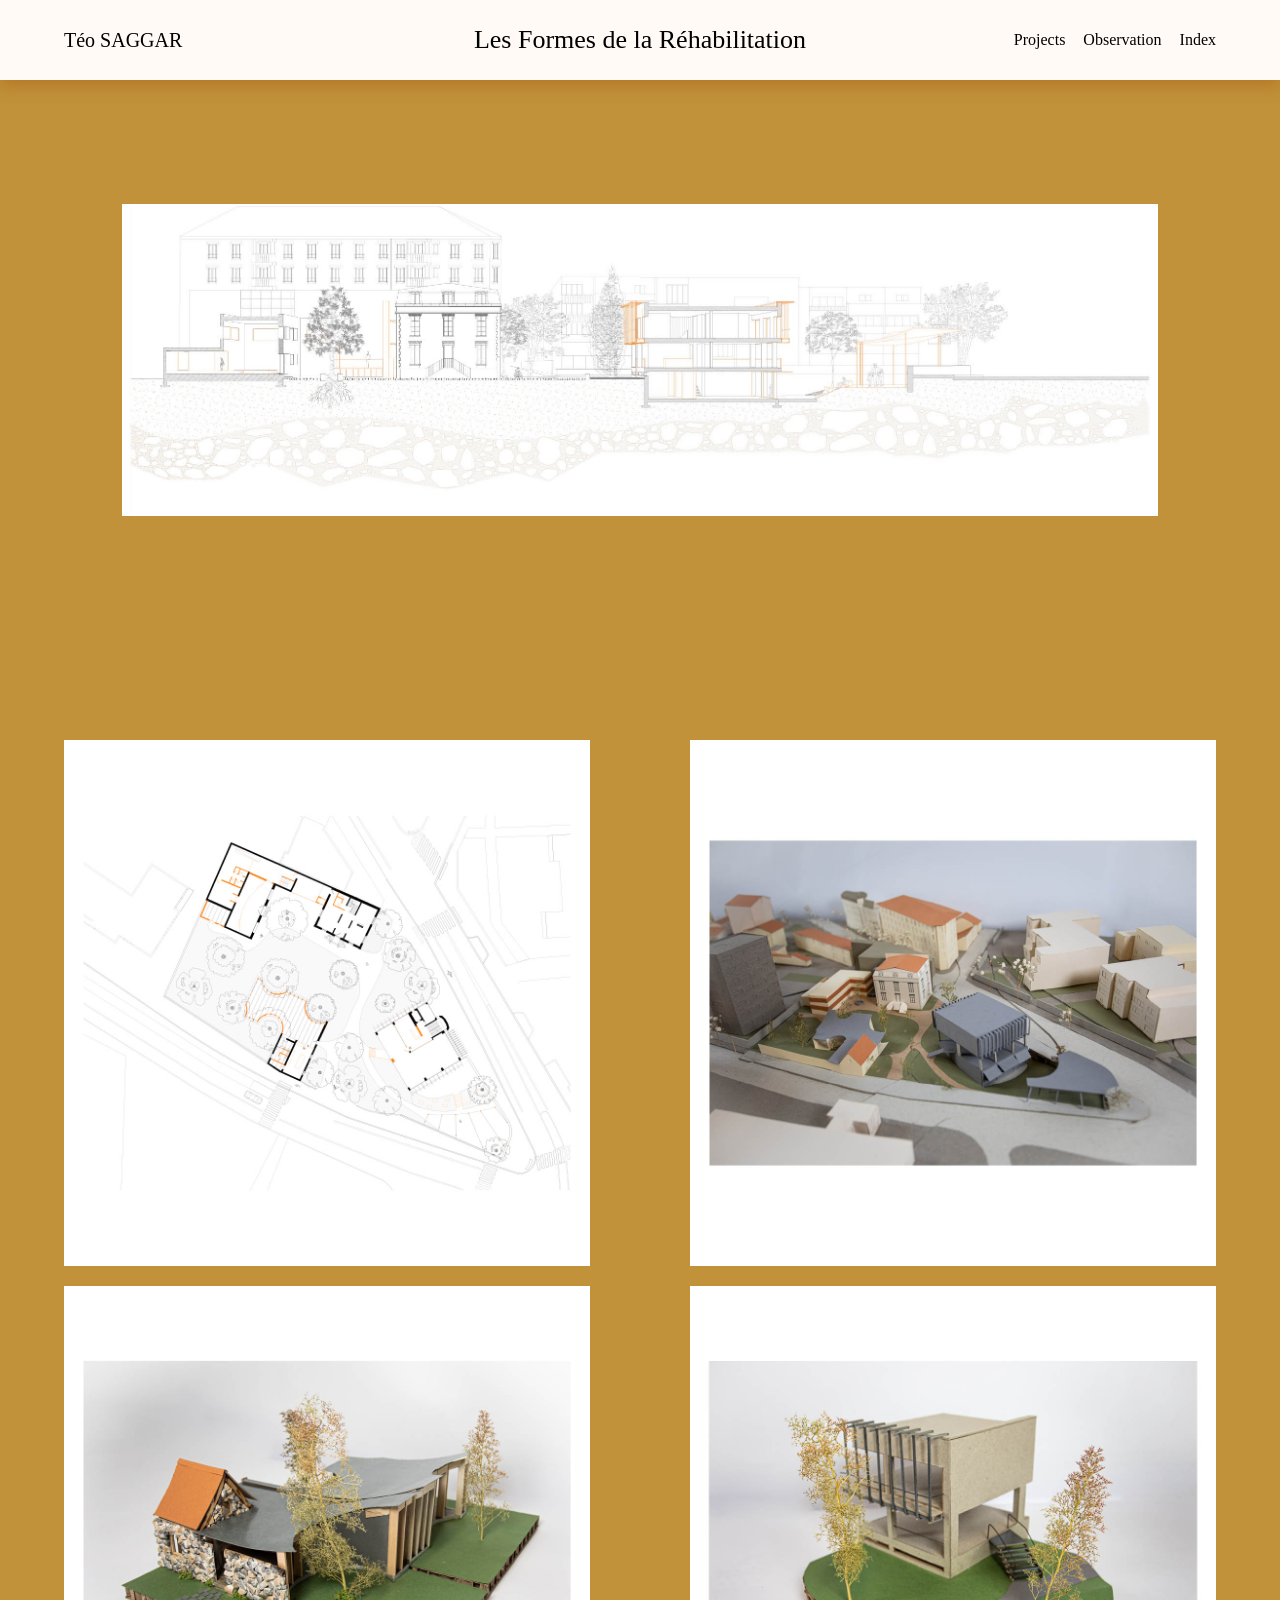
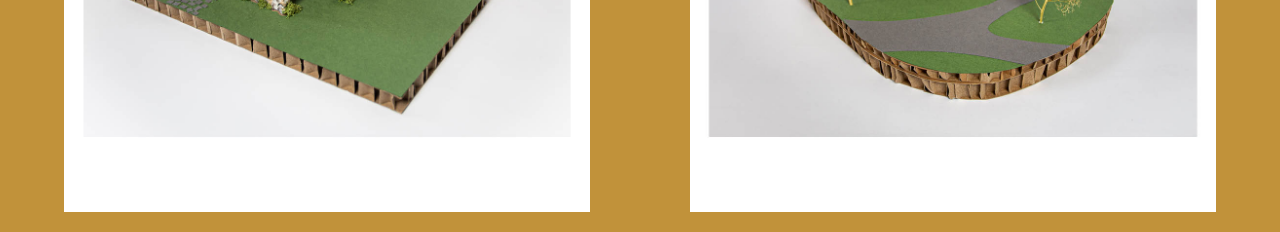
==== projectS4.html @ 71173490 "Add files via upload" ====
<!DOCTYPE html>
<html lang="en">
<head>
    <meta charset="UTF-8">
    <meta name="viewport" content="width=device-width, initial-scale=1.0">
    <title>teosaggarportfolio</title>
    <link rel="stylesheet" href="style.css">
</head>
<body>
    <header>
        <a href="index.html">
            <div class="left">Téo SAGGAR</div>
        </a>
        <div class="center">Les Formes de la Réhabilitation</div>
        <div class="right">
            <div class="Projects">Projects</div>
            <div class="Photo">Observation</div>
            <div class="Index">Index</div>
        </div>
    </header>

    <section class="frise-S4">
        <img src="Projets/S4/S4 Insta CP1.jpg" alt="Maquette après destruction">
        <img src="Projets/S4/S4 Insta CP2.jpg" alt="Maquette après destruction">
    </section>

    <section class="presentations-projects">
        <section class="presentation-projects1">
            <img src="Projets/S4/S4 Insta Plan.jpg" alt="Plan du projet S4">
            <img src="Projets/S4/S4 Insta Maquette Jules.jpg" alt="Maquette du café du projet S4">
        </section>

        <section class="presentation-projects2">
            <img src="Projets/S4/S4 insta Maquette Site.jpg" alt="Maquette de site du projet S4">
            <img src="Projets/S4/S4 Insta Maquette Téo.jpg" alt="Maquette de la MJC du projet S4">
        </section>
    </section>

</body>
---- style.css ----
body {
    margin: 0;
    background-color: rgb(193, 146, 58);
}

/*Header*/
header {
    position: fixed;
    top: 0;
    left: 0;
    width: 100%;
    height: 80px;

    background-color: rgb(255, 250, 246);

    display: flex;
    justify-content: space-between;
    align-items: center;
    z-index: 100;

    padding: 0 5%;

    box-sizing: border-box;
    box-shadow: 0px 6px 16px rgba(160, 70, 0, 0.35);

}

a {
  text-decoration: none; 
  color: inherit;      
}

.left {
    font-size: 20px;
    font-family: Garamond, serif;

    cursor: pointer;
    transition: transform 0.4s ease, opacity 0.4s ease;

}
.left:hover {
    transform: scale(1.06);
    opacity: 0.9;
}

.center {
    font-size: 26px;
    font-family: Garamond, serif;
    position: absolute;
    left: 50%;
    transform: translateX(-50%);
}

.right {
    font-size: 16px;
    font-family: Garamond, serif;
    justify-content: space-between;
    display: flex;
    gap: 18px;
}


/*Dropdown Projects*/
.Projects {
    position: relative;
    cursor: pointer;
    display: inline-block;
}


.dropdown {
    display: none;
    position: absolute;
    top: 100%;            /* juste en dessous de "Projects" */
    left: 0;
    right: 0;
    min-width: 200px;
    background-color:  rgb(255, 250, 246);
    border: 1px solid #ccc;
    flex-direction: column;
    z-index: 1000;
}

/* Liens du menu */
.dropdown a {
    padding: 10px;
    text-decoration: none;
    color: black;
    display: block;
}

.dropdown a:hover {
    background-color: #f0f0f0;
    display: flex;
}

/* Affichage au survol */
.Projects:hover .dropdown {
    display: flex;
}






/*Acceuil*/
main {
    display: flex;
    height: 100vh;
    padding-top: 20px;
    align-items: stretch;
    position: relative;
    z-index: 1;
    padding: 0 5%;
}

.image-zone1 {
    width: 35%;
    display: flex;
    justify-content: center;
    align-items: center;
}

.image-zone1 img {
    width: 70%;
    max-width: 650px;
    max-height: 65vh;
    width: auto;
    height: auto;
}

.text-zone {
    width: 30%;
    display: flex;
    justify-content: center;
    align-items: center;

    padding: 0 70px;
    box-sizing: border-box;
    position: relative;
    z-index: 2;
}

.text-zone p {
    text-align: justify;
    line-height: 1.5;
    max-width: 500px;
    max-height: 65vh;
    min-width: 300px;
}

.image-zone2 {
    width: 35%;
    display: flex;
    justify-content: center;
    align-items: center;
    position: relative;
    z-index: 1;
}

.image-zone2 img {
    width: 60%;
    max-width: 650px;
    max-height: 65vh;
    width: auto;
    height: auto;
}


/*Projet S6*/
.project-preview-S6 {
    height: 80vh; 
    display: flex;
    align-items: center;
    justify-content: center;  
    box-sizing: border-box;
}

.project-preview-S6 img {
    width: 100%; 
    max-width: 500px;
    height: auto;

    cursor: pointer;
    transition: transform 0.4s ease, opacity 0.4s ease;
}

/* petit effet au hover */
.project-preview-S6 img:hover {
    transform: scale(1.02);
    opacity: 0.9;
    box-shadow: 0px 8px 20px rgba(160, 70, 0, 0.35);
}



/*Projet S5*/
.project-preview-S5 {
    height: 80vh; 
    display: flex;
    align-items: center;
    justify-content: center; 
    box-sizing: border-box;
}

.project-preview-S5 img {
    width: 100%; 
    max-width: 500px;
    height: auto;

    cursor: pointer;
    transition: transform 0.4s ease, opacity 0.4s ease;
}

/* petit effet au hover */
.project-preview-S5 img:hover {
    transform: scale(1.02);
    opacity: 0.9;
    box-shadow: 0px 8px 20px rgba(160, 70, 0, 0.35);
}



/*Projet S4*/
.project-preview-S4 {
    height: 80vh; 
    display: flex;
    align-items: center;
    justify-content: center; 
    box-sizing: border-box;
}

.project-preview-S4 img {
    width: 100%; 
    max-width: 500px;
    height: auto;

    cursor: pointer;
    transition: transform 0.4s ease, opacity 0.4s ease;
}

/* petit effet au hover */
.project-preview-S4 img:hover {
    transform: scale(1.02);
    opacity: 0.9;
    box-shadow: 0px 8px 20px rgba(160, 70, 0, 0.35);
}





/*Page projet S6*/
.frise-S6 {
    display: flex;
    justify-content: center;
    align-items: center; 
    gap: 0;  
    padding: 20px 5%;   
    box-sizing: border-box;
    height: 70vh;
}

.frise-S6 img {
    aspect-ratio: 5 / 3;       /* force le ratio 5:3 */
    width: calc(100% / 3); 
    object-fit: cover;         /* garde le ratio sans déformation */
}



/*Page projet S5*/
.frise-S5 {
    display: flex;
    justify-content: space-between;
    align-items: center; 
    gap: 5px;  
    padding: 20px 5%;   
    box-sizing: border-box;
    height: 80vh;
}

.frise-S5 img {
    width: calc(30%); 
}


/*Page projet S4*/
.frise-S4 {
    display: flex;
    justify-content: center;
    align-items: center; 
    gap: 0;  
    padding: 20px 5%;   
    box-sizing: border-box;
    height: 80vh;
}

.frise-S4 img {
    aspect-ratio: 5 / 3;       /* force le ratio 5:3 */
    width: calc(45%); 
    object-fit: cover;         /* garde le ratio sans déformation */
}



/*Presentations de projets*/
.presentations-projects {
    display: flex;              
    justify-content: center;    
    gap: 100px;                 
    padding: 20px 5%;             
    box-sizing: border-box;
}


.presentation-projects1,
.presentation-projects2 {
    flex: 1;                    /* chaque colonne prend la même largeur */
    display: flex;
    flex-direction: column;     
    gap: 20px;
}


.presentation-projects1 img,
.presentation-projects2 img {
    width: 100%;                /* chaque image occupe toute la largeur de sa colonne */
    height: auto;
    object-fit: cover;          /* garde le ratio sans déformation */
}
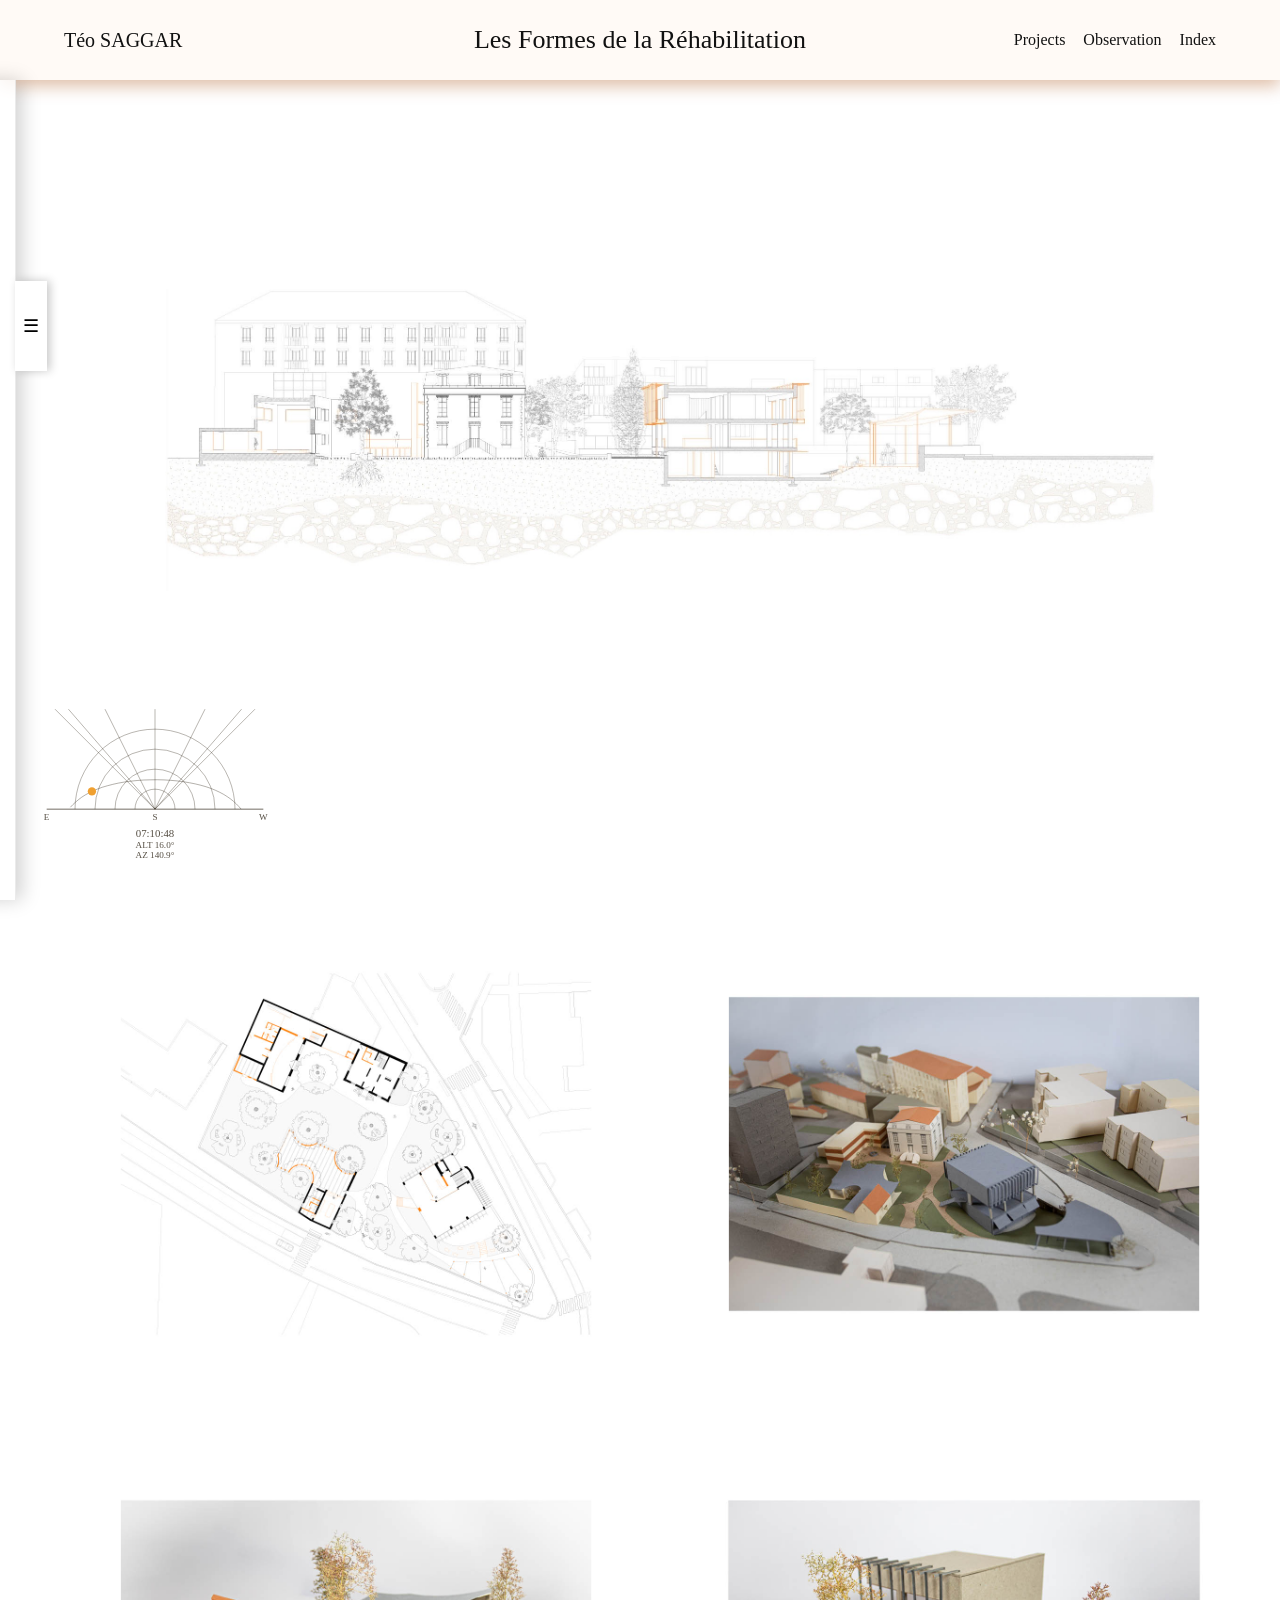
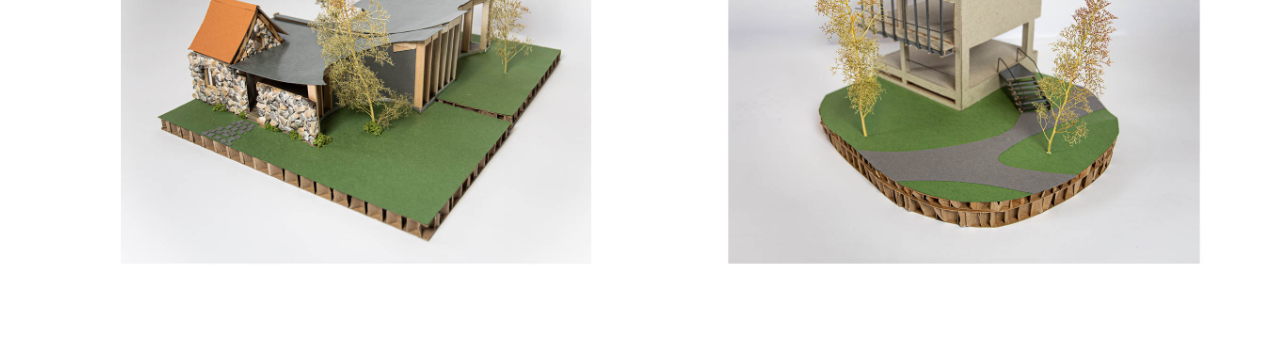
==== commit a35e80fb: "Add files via upload" ====
--- a/projectS4.html
+++ b/projectS4.html
@@ -5,6 +5,7 @@
     <meta name="viewport" content="width=device-width, initial-scale=1.0">
     <title>teosaggarportfolio</title>
     <link rel="stylesheet" href="style.css">
+    <link rel="stylesheet" href="responsive.css">
 </head>
 <body>
     <header>
@@ -13,27 +14,108 @@
         </a>
         <div class="center">Les Formes de la Réhabilitation</div>
         <div class="right">
-            <div class="Projects">Projects</div>
-            <div class="Photo">Observation</div>
+            <div class="Projects">
+                Projects
+                <div class="dropdown">
+                    <a href="projectS6.html">Écologie(s) Pavillonaire</a>
+                    <a href="projectS5.html">Cicatrisation d'un Paysage Ruiné</a>
+                    <a href="projectS4.html">Les Formes de la Réhabilitation</a>
+                </div>
+            </div>
+            <a href="photo.html">
+                <div class="Photo">Observation</div>
+            </a>
             <div class="Index">Index</div>
         </div>
     </header>
+ 
+    <main class="page-layout">
 
-    <section class="frise-S4">
-        <img src="Projets/S4/S4 Insta CP1.jpg" alt="Maquette après destruction">
-        <img src="Projets/S4/S4 Insta CP2.jpg" alt="Maquette après destruction">
-    </section>
-
-    <section class="presentations-projects">
-        <section class="presentation-projects1">
-            <img src="Projets/S4/S4 Insta Plan.jpg" alt="Plan du projet S4">
-            <img src="Projets/S4/S4 Insta Maquette Jules.jpg" alt="Maquette du café du projet S4">
+        <aside class="side-drawer closed" id="sideDrawer" aria-label="Panneau de texte">
+            <button class="drawer-handle" id="drawerHandle" aria-expanded="false" aria-controls="drawerContent">
+                ☰
+            </button>
+            <div class="drawer-content" id="drawerContent">
+                <div class="drawer-scroll">
+                    <!-- TITRE DU PROJET en haut de la bande -->
+                    <h2 class="drawer-project-title">Les Formes de la Réhabilitation</h2>
+                    <p>
+                        The initial site consists of two distinct plots. The first plot is
+                        located at the intersection of two departmental roads and contains
+                        a 1970s cubic building housing a community center with a concrete
+                        outdoor space. The second plot
+                        consists of a private house built with flint stone,
+                        featuring a garden and an outbuilding. The
+                        two plots are separated by a street, with a flint
+                        wall marking the boundary of the house plot.
+                        For this project, my first intention was to unify
+                        these two plots by deconstructing the flint wall,
+                        pedestrianizing the street that separates them,
+                        and retaining only the ground floor structure
+                        of the community center. These interventions
+                        provide views throughout the site and facilitate
+                        circulation.
+                        To address the lack of public green spaces nearby, a large portion of
+                        the built ground was re-naturalized. The planting of trees across the plots helps to isolate
+                        the site from the surrounding roads.
+                        The program, proposed by the professor, was integrated into the existing structure as well as
+                        in new, punctual constructions designed to blend
+                        into their environment through curved forms.
+                        The architectural styles and materials used aim to
+                        make each space unique. The convex roofs of the
+                        covered walkway and café break the orthogonal
+                        geometry of the community center. The post-and-beam structure added to the community center,
+                        like a new skin, extends the first floor with an outdoor space. It also provides shade to an interior
+                        exposed to the sun from both the north and south.
+                    </p>
+                </div>
+            </div>
+        </aside>
+ 
+        <!-- Zone images droite -->
+        <section class="images-panel project-images-panel" aria-label="Zone images">
+            <section class="frise-S4">
+                <img src="Projets/S4/S4 Insta CP1.jpg" alt="Maquette après destruction">
+                <img src="Projets/S4/S4 Insta CP2.jpg" alt="Maquette après destruction">
+            </section>
+ 
+            <section class="presentations-projects">
+                <section class="presentation-projects1">
+                    <img src="Projets/S4/S4 Insta Plan.jpg" alt="Plan du projet S4">
+                    <img src="Projets/S4/S4 Insta Maquette Jules.jpg" alt="Maquette du café du projet S4">
+                </section>
+                <section class="presentation-projects2">
+                    <img src="Projets/S4/S4 insta Maquette Site.jpg" alt="Maquette de site du projet S4">
+                    <img src="Projets/S4/S4 Insta Maquette Téo.jpg" alt="Maquette de la MJC du projet S4">
+                </section>
+            </section>
         </section>
-
-        <section class="presentation-projects2">
-            <img src="Projets/S4/S4 insta Maquette Site.jpg" alt="Maquette de site du projet S4">
-            <img src="Projets/S4/S4 Insta Maquette Téo.jpg" alt="Maquette de la MJC du projet S4">
-        </section>
-    </section>
-
-</body>+ 
+    </main>
+ 
+    <!-- Widget solaire -->
+    <div id="solar-widget">
+        <svg id="solar-svg" viewBox="0 0 320 240" xmlns="http://www.w3.org/2000/svg">
+            <g id="solar-grid-arcs"></g>
+            <g id="solar-grid-spokes"></g>
+            <line id="solar-horizon" x1="30" y1="155" x2="290" y2="155" stroke-width="1"/>
+            <text id="solar-lbl-e" x="30"  y="168" text-anchor="middle" font-family="Garamond, serif" font-size="11">E</text>
+            <text id="solar-lbl-s" x="160" y="168" text-anchor="middle" font-family="Garamond, serif" font-size="11">S</text>
+            <text id="solar-lbl-w" x="290" y="168" text-anchor="middle" font-family="Garamond, serif" font-size="11">W</text>
+            <path id="solar-path" fill="none" stroke-width="1"/>
+            <circle id="solar-dot" class="sky-dot" cx="160" cy="155" r="0"><title>sun</title></circle>
+            <text id="solar-dot-label" class="sky-dot-label">sun</text>
+            <circle id="moon-dot" class="sky-dot" cx="160" cy="155" r="0"><title>moon</title></circle>
+            <text id="moon-dot-label" class="sky-dot-label">moon</text>
+            <text id="solar-time" x="160" y="188" text-anchor="middle" font-family="Garamond, serif" font-size="13"></text>
+            <text id="solar-alt"  x="160" y="202" text-anchor="middle" font-family="Garamond, serif" font-size="11"></text>
+            <text id="solar-az"   x="160" y="214" text-anchor="middle" font-family="Garamond, serif" font-size="11"></text>
+            <text id="solar-moon-alt" x="160" y="226" text-anchor="middle" font-family="Garamond, serif" font-size="10" visibility="hidden"></text>
+            <text id="solar-moon-az"  x="160" y="238" text-anchor="middle" font-family="Garamond, serif" font-size="10" visibility="hidden"></text>
+        </svg>
+    </div>
+ 
+    <script src="solar.js"></script>
+    <script src="script.js"></script>
+</body>
+</html>
--- a/style.css
+++ b/style.css
@@ -1,48 +1,61 @@
 body {
     margin: 0;
-    background-color: rgb(193, 146, 58);
-}
-
-/*Header*/
+    transition: background-color 3s ease;
+    background-color: #ffffff;
+    color: #111;
+    cursor: default;
+}
+ 
+/* Curseur étoile */
+:root {
+    --cursor-star: url("data:image/svg+xml,%3Csvg xmlns='http://www.w3.org/2000/svg' width='32' height='32' viewBox='0 0 32 32'%3E%3Cline x1='16' y1='2' x2='16' y2='30' stroke='%23000' stroke-width='1.2'/%3E%3Cline x1='2' y1='16' x2='30' y2='16' stroke='%23000' stroke-width='1.2'/%3E%3Cline x1='6.1' y1='6.1' x2='25.9' y2='25.9' stroke='%23000' stroke-width='1.2'/%3E%3Cline x1='25.9' y1='6.1' x2='6.1' y2='25.9' stroke='%23000' stroke-width='1.2'/%3E%3C/svg%3E") 16 16, crosshair;
+}
+ 
+a,
+button,
+.Projects,
+.drawer-handle,
+.left,
+.project-preview-S6 a,
+.project-preview-S5 a,
+.project-preview-S4 a {
+    cursor: var(--cursor-star);
+}
+ 
+/* ============================================================
+   HEADER
+============================================================ */
 header {
     position: fixed;
     top: 0;
     left: 0;
     width: 100%;
     height: 80px;
-
     background-color: rgb(255, 250, 246);
-
     display: flex;
     justify-content: space-between;
     align-items: center;
     z-index: 100;
-
     padding: 0 5%;
-
-    box-sizing: border-box;
-    box-shadow: 0px 6px 16px rgba(160, 70, 0, 0.35);
-
-}
-
+    box-sizing: border-box;
+    box-shadow: 0px 6px 16px rgba(162, 70, 0, 0.35);
+}
+ 
 a {
-  text-decoration: none; 
-  color: inherit;      
-}
-
+    text-decoration: none;
+    color: inherit;
+}
+ 
 .left {
     font-size: 20px;
     font-family: Garamond, serif;
-
-    cursor: pointer;
     transition: transform 0.4s ease, opacity 0.4s ease;
-
 }
 .left:hover {
     transform: scale(1.06);
     opacity: 0.9;
 }
-
+ 
 .center {
     font-size: 26px;
     font-family: Garamond, serif;
@@ -50,7 +63,7 @@
     left: 50%;
     transform: translateX(-50%);
 }
-
+ 
 .right {
     font-size: 16px;
     font-family: Garamond, serif;
@@ -58,275 +71,578 @@
     display: flex;
     gap: 18px;
 }
-
-
-/*Dropdown Projects*/
+ 
+/* ============================================================
+   DROPDOWN PROJECTS
+============================================================ */
 .Projects {
     position: relative;
-    cursor: pointer;
     display: inline-block;
 }
-
-
+ 
 .dropdown {
     display: none;
     position: absolute;
-    top: 100%;            /* juste en dessous de "Projects" */
+    top: 100%;
     left: 0;
     right: 0;
     min-width: 200px;
-    background-color:  rgb(255, 250, 246);
+    background-color: rgb(255, 250, 246);
     border: 1px solid #ccc;
     flex-direction: column;
     z-index: 1000;
 }
-
-/* Liens du menu */
+ 
 .dropdown a {
     padding: 10px;
     text-decoration: none;
     color: black;
     display: block;
 }
-
+ 
 .dropdown a:hover {
     background-color: #f0f0f0;
     display: flex;
 }
-
-/* Affichage au survol */
+ 
 .Projects:hover .dropdown {
     display: flex;
 }
-
-
-
-
-
-
-/*Acceuil*/
-main {
-    display: flex;
-    height: 100vh;
-    padding-top: 20px;
-    align-items: stretch;
+ 
+/* ============================================================
+   LAYOUT PRINCIPAL
+============================================================ */
+.page-layout {
     position: relative;
-    z-index: 1;
-    padding: 0 5%;
-}
-
-.image-zone1 {
-    width: 35%;
-    display: flex;
-    justify-content: center;
-    align-items: center;
-}
-
-.image-zone1 img {
-    width: 70%;
-    max-width: 650px;
-    max-height: 65vh;
+    min-height: calc(100vh - 80px);
+    margin-top: 80px;
+    overflow: visible;
+}
+ 
+/* ============================================================
+   BANDE TIRABLE (DRAWER)
+   MODIFICATION 1 : poignée remontée (top: 30% au lieu de 50%)
+   MODIFICATION 3 : scroll étendu avec padding-bottom généreux
+                    pour pouvoir remonter le texte au-dessus du diagramme
+   MODIFICATION 4 : padding gauche/droite augmenté pour plus d'aération
+============================================================ */
+.side-drawer {
+    position: fixed;
+    top: 80px;
+    left: 0;
+ 
+    /* MODIFICATION 3 : hauteur étendue au-delà de l'écran pour scroller vers le haut */
+    height: calc(100vh - 80px);
+    overflow: visible; /* permet à drawer-content de dépasser si besoin */
+ 
+    width: 30vw;
+    min-width: 300px;
+    max-width: 500px;
+    background: rgba(255, 255, 255, 0.82);
+    border-right: 1px solid rgba(0, 0, 0, 0.08);
+    box-shadow: 6px 0 18px rgba(0, 0, 0, 0.18);
+    transform: translateX(calc(-100% + 16px));
+    transition: transform 0.35s ease;
+    z-index: 120;
+}
+ 
+.side-drawer.open {
+    transform: translateX(0);
+}
+ 
+/* MODIFICATION 1 : poignée remontée — top: 30% au lieu de 50% */
+.drawer-handle {
+    position: absolute;
+    top: 30%;                          /* ← REMONTÉ (était 50%) */
+    right: -32px;
+    transform: translateY(-50%);
+    width: 32px;
+    height: 90px;
+    border: none;
+    background: rgba(255, 255, 255, 0.98);
+    box-shadow: 3px 0 10px rgba(0, 0, 0, 0.22);
+    font-size: 18px;
+    line-height: 1;
+}
+ 
+.drawer-content {
+    height: 100%;
+    /* MODIFICATION 4 : padding horizontal augmenté pour aérer le texte */
+    padding: 28px 36px 26px 36px;      /* ← ÉTAIT: 28px 22px 26px 24px */
+    box-sizing: border-box;
+}
+ 
+/* MODIFICATION 3 : padding-bottom très généreux pour pouvoir scroller
+   le texte vers le haut, au-dessus du diagramme solaire */
+.drawer-scroll {
+    height: 100%;
+    overflow-y: auto;
+    padding-right: 6px;
+    padding-bottom: 320px;             /* ← NOUVEAU : espace sous le texte */
+}
+ 
+.drawer-scroll,
+.drawer-scroll p {
+    font-family: Garamond, serif;
+    font-size: 14px;
+}
+ 
+.drawer-scroll p {
+    margin: 0;
+    line-height: 1.6;
+    text-align: justify;
+}
+ 
+/* MODIFICATION 2 : titre du projet en haut de la bande (pages projet) */
+.drawer-project-title {
+    font-family: Garamond, serif;
+    font-size: 18px;                   /* légèrement plus grand que le corps (14px) */
+    font-weight: normal;               /* Garamond reste léger, pas de gras agressif */
+    margin: 0 0 20px 0;               /* espace sous le titre avant le texte */
+    line-height: 1.3;
+    letter-spacing: 0.02em;
+}
+ 
+/* ============================================================
+   ZONE IMAGES DROITE
+============================================================ */
+.images-panel {
+    margin-left: 40px;
+    min-height: calc(100vh - 80px);
+    overflow: visible;
+    padding: 20px 5% 40px;
+    box-sizing: border-box;
+    display: flex;
+    flex-direction: column;
+    gap: 80px;
+}
+ 
+/* Page accueil : une seule image, centrée verticalement */
+.image-zone1,
+.image-zone2 {
+    width: 100%;
+    min-height: 70vh;
+    display: flex;
+    justify-content: center;
+    align-items: center;
+}
+ 
+/* L'image d'accueil est cliquable */
+.image-zone2 a {
+    display: flex;
+    justify-content: center;
+    align-items: center;
+}
+ 
+.image-zone1 img,
+.image-zone2 img {
+    max-width: min(900px, 90%);
+    max-height: 75vh;
     width: auto;
     height: auto;
 }
-
-.text-zone {
-    width: 30%;
-    display: flex;
-    justify-content: center;
-    align-items: center;
-
-    padding: 0 70px;
-    box-sizing: border-box;
-    position: relative;
-    z-index: 2;
-}
-
-.text-zone p {
-    text-align: justify;
-    line-height: 1.5;
-    max-width: 500px;
-    max-height: 65vh;
-    min-width: 300px;
-}
-
-.image-zone2 {
-    width: 35%;
-    display: flex;
-    justify-content: center;
-    align-items: center;
-    position: relative;
-    z-index: 1;
-}
-
-.image-zone2 img {
-    width: 60%;
-    max-width: 650px;
-    max-height: 65vh;
-    width: auto;
-    height: auto;
-}
-
-
-/*Projet S6*/
+ 
+/* Responsive */
+@media (max-width: 900px) {
+    .side-drawer {
+        width: 78vw;
+        min-width: 0;
+        max-width: none;
+    }
+    .images-panel {
+        padding: 16px 4% 32px;
+    }
+}
+ 
+/* ============================================================
+   PREVIEWS PROJETS (page accueil)
+============================================================ */
 .project-preview-S6 {
-    height: 80vh; 
-    display: flex;
-    align-items: center;
-    justify-content: center;  
-    box-sizing: border-box;
-}
-
+    height: 80vh;
+    display: flex;
+    align-items: center;
+    justify-content: center;
+    box-sizing: border-box;
+}
 .project-preview-S6 img {
-    width: 100%; 
+    width: 100%;
     max-width: 500px;
     height: auto;
-
-    cursor: pointer;
     transition: transform 0.4s ease, opacity 0.4s ease;
 }
-
-/* petit effet au hover */
 .project-preview-S6 img:hover {
     transform: scale(1.02);
     opacity: 0.9;
     box-shadow: 0px 8px 20px rgba(160, 70, 0, 0.35);
 }
-
-
-
-/*Projet S5*/
+ 
 .project-preview-S5 {
-    height: 80vh; 
-    display: flex;
-    align-items: center;
-    justify-content: center; 
-    box-sizing: border-box;
-}
-
+    height: 80vh;
+    display: flex;
+    align-items: center;
+    justify-content: center;
+    box-sizing: border-box;
+}
 .project-preview-S5 img {
-    width: 100%; 
+    width: 100%;
     max-width: 500px;
     height: auto;
-
-    cursor: pointer;
     transition: transform 0.4s ease, opacity 0.4s ease;
 }
-
-/* petit effet au hover */
 .project-preview-S5 img:hover {
     transform: scale(1.02);
     opacity: 0.9;
     box-shadow: 0px 8px 20px rgba(160, 70, 0, 0.35);
 }
-
-
-
-/*Projet S4*/
+ 
 .project-preview-S4 {
-    height: 80vh; 
-    display: flex;
-    align-items: center;
-    justify-content: center; 
-    box-sizing: border-box;
-}
-
+    height: 80vh;
+    display: flex;
+    align-items: center;
+    justify-content: center;
+    box-sizing: border-box;
+}
 .project-preview-S4 img {
-    width: 100%; 
+    width: 100%;
     max-width: 500px;
     height: auto;
-
-    cursor: pointer;
     transition: transform 0.4s ease, opacity 0.4s ease;
 }
-
-/* petit effet au hover */
 .project-preview-S4 img:hover {
     transform: scale(1.02);
     opacity: 0.9;
     box-shadow: 0px 8px 20px rgba(160, 70, 0, 0.35);
 }
-
-
-
-
-
-/*Page projet S6*/
+ 
+/* ============================================================
+   PAGES PROJET — frises et galeries
+============================================================ */
+ 
+/* Projet S6 */
 .frise-S6 {
     display: flex;
     justify-content: center;
-    align-items: center; 
-    gap: 0;  
-    padding: 20px 5%;   
+    align-items: center;
+    gap: 0;
+    padding: 20px 5%;
     box-sizing: border-box;
     height: 70vh;
 }
-
 .frise-S6 img {
-    aspect-ratio: 5 / 3;       /* force le ratio 5:3 */
-    width: calc(100% / 3); 
-    object-fit: cover;         /* garde le ratio sans déformation */
-}
-
-
-
-/*Page projet S5*/
+    aspect-ratio: 5 / 3;
+    width: calc(100% / 3);
+    object-fit: cover;
+}
+ 
+/* Projet S5 */
 .frise-S5 {
     display: flex;
     justify-content: space-between;
-    align-items: center; 
-    gap: 5px;  
-    padding: 20px 5%;   
+    align-items: center;
+    gap: 5px;
+    padding: 20px 5%;
     box-sizing: border-box;
     height: 80vh;
 }
-
 .frise-S5 img {
-    width: calc(30%); 
-}
-
-
-/*Page projet S4*/
+    width: calc(30%);
+}
+ 
+/* Projet S4 */
 .frise-S4 {
     display: flex;
     justify-content: center;
-    align-items: center; 
-    gap: 0;  
-    padding: 20px 5%;   
+    align-items: center;
+    gap: 0;
+    padding: 20px 5%;
     box-sizing: border-box;
     height: 80vh;
 }
-
 .frise-S4 img {
-    aspect-ratio: 5 / 3;       /* force le ratio 5:3 */
-    width: calc(45%); 
-    object-fit: cover;         /* garde le ratio sans déformation */
-}
-
-
-
-/*Presentations de projets*/
+    aspect-ratio: 5 / 3;
+    width: calc(45%);
+    object-fit: cover;
+}
+ 
+/* Présentations projets (colonnes) */
 .presentations-projects {
-    display: flex;              
-    justify-content: center;    
-    gap: 100px;                 
-    padding: 20px 5%;             
-    box-sizing: border-box;
-}
-
-
+    display: flex;
+    justify-content: center;
+    gap: 100px;
+    padding: 20px 5%;
+    box-sizing: border-box;
+}
+ 
 .presentation-projects1,
 .presentation-projects2 {
-    flex: 1;                    /* chaque colonne prend la même largeur */
-    display: flex;
-    flex-direction: column;     
+    flex: 1;
+    display: flex;
+    flex-direction: column;
     gap: 20px;
 }
-
-
+ 
 .presentation-projects1 img,
 .presentation-projects2 img {
-    width: 100%;                /* chaque image occupe toute la largeur de sa colonne */
+    width: 100%;
     height: auto;
-    object-fit: cover;          /* garde le ratio sans déformation */
-}
+    object-fit: cover;
+}
+ 
+.images-panel.project-images-panel {
+    padding: 0;
+    gap: 80px;
+}
+ 
+/* ============================================================
+   WIDGET SOLAIRE
+============================================================ */
+#solar-widget {
+    position: fixed;
+    bottom: 20px;
+    left: 20px;
+    z-index: 9999;
+    pointer-events: none;
+    width: 270px;
+    display: flex;
+    flex-direction: column;
+    align-items: center;
+}
+ 
+#solar-svg {
+    width: 270px;
+    height: 200px;
+    display: block;
+}
+ 
+#solar-svg .sky-dot {
+    pointer-events: all;
+    cursor: default;
+}
+ 
+#solar-svg .sky-dot[r="0"] {
+    pointer-events: none;
+}
+ 
+.sky-dot-label {
+    visibility: hidden;
+    pointer-events: none;
+    font-family: Garamond, serif;
+    font-size: 11px;
+    text-anchor: middle;
+    fill: rgba(30, 20, 5, 0.9);
+}
+ 
+#solar-dot:hover + #solar-dot-label,
+#moon-dot:hover + #moon-dot-label {
+    visibility: visible;
+}
+ 
+#solarData {
+    margin-top: 6px;
+    font-family: Garamond, serif;
+    font-size: 11px;
+    text-align: center;
+    line-height: 1.3;
+    color: black;
+}
+ 
+ 
+/* ------------------------------------------------------------
+   TABLETTE : 600px – 1100px
+------------------------------------------------------------ */
+@media (max-width: 1100px) {
+ 
+  
+    .center {
+        font-size: 20px;
+    }
+ 
+
+    .right {
+        gap: 12px;
+        font-size: 14px;
+    }
+ 
+  
+    .side-drawer {
+        width: 38vw;
+        min-width: 260px;
+    }
+ 
+
+    .frise-S4,
+    .frise-S5,
+    .frise-S6 {
+        height: 50vh;
+    }
+ 
+
+    .presentations-projects {
+        gap: 40px;
+    }
+ 
+  
+    .project-preview-S6,
+    .project-preview-S5,
+    .project-preview-S4 {
+        height: 60vh;
+    }
+}
+ 
+ 
+/* ------------------------------------------------------------
+   MOBILE : < 600px
+   
+------------------------------------------------------------ */
+@media (max-width: 600px) {
+ 
+    /* Header : empile le menu ou le simplifie */
+    header {
+        padding: 0 4%;
+        height: 60px;
+    }
+ 
+    .left {
+        font-size: 15px;
+    }
+ 
+   
+    .center {
+        display: none;
+    }
+ 
+    .right {
+        font-size: 13px;
+        gap: 10px;
+    }
+ 
+    
+    .page-layout {
+        margin-top: 60px; 
+    }
+ 
+
+    .side-drawer {
+        width: 80vw;
+        min-width: 0;
+        max-width: none;
+        top: 60px;
+        height: calc(100vh - 60px);
+    }
+ 
+  
+    .drawer-handle {
+        width: 28px;
+        height: 70px;
+        font-size: 15px;
+        right: -28px;
+    }
+ 
+
+    .images-panel {
+        margin-left: 20px;
+        padding: 10px 4% 30px;
+        gap: 40px;
+    }
+ 
+  
+    .image-zone1,
+    .image-zone2 {
+        min-height: 45vh;
+    }
+ 
+    .image-zone1 img,
+    .image-zone2 img {
+        max-height: 45vh;
+    }
+ 
+
+    .frise-S4,
+    .frise-S6 {
+        flex-direction: column;
+        height: auto;
+        gap: 8px;
+        padding: 10px 4%;
+    }
+ 
+    .frise-S4 img,
+    .frise-S6 img {
+        width: 100%;      
+        aspect-ratio: auto;
+    }
+ 
+    .frise-S5 {
+        flex-direction: column;
+        height: auto;
+        gap: 8px;
+        padding: 10px 4%;
+    }
+ 
+    .frise-S5 img {
+        width: 90%;
+    }
+ 
+
+    .presentations-projects {
+        flex-direction: column;
+        gap: 16px;
+        padding: 10px 4%;
+    }
+
+    .project-preview-S6,
+    .project-preview-S5,
+    .project-preview-S4 {
+        height: auto;
+        padding: 30px 0;
+    }
+ 
+    .project-preview-S6 img,
+    .project-preview-S5 img,
+    .project-preview-S4 img {
+        max-width: 85vw;
+    }
+ 
+
+    #solar-widget {
+        width: 180px;
+        bottom: 10px;
+        left: 10px;
+    }
+ 
+    #solar-svg {
+        width: 180px;
+        height: 135px;
+    }
+}
+ 
+ 
+/* ------------------------------------------------------------
+   TRÈS GRAND ÉCRAN : > 1600px
+------------------------------------------------------------ */
+@media (min-width: 1600px) {
+ 
+    .center {
+        font-size: 30px;
+    }
+ 
+    .left {
+        font-size: 24px;
+    }
+ 
+    .right {
+        font-size: 18px;
+        gap: 24px;
+    }
+ 
+   
+    .side-drawer {
+        max-width: 420px;
+    }
+ 
+  
+    .project-preview-S6 img,
+    .project-preview-S5 img,
+    .project-preview-S4 img {
+        max-width: 650px;
+    }
+}
